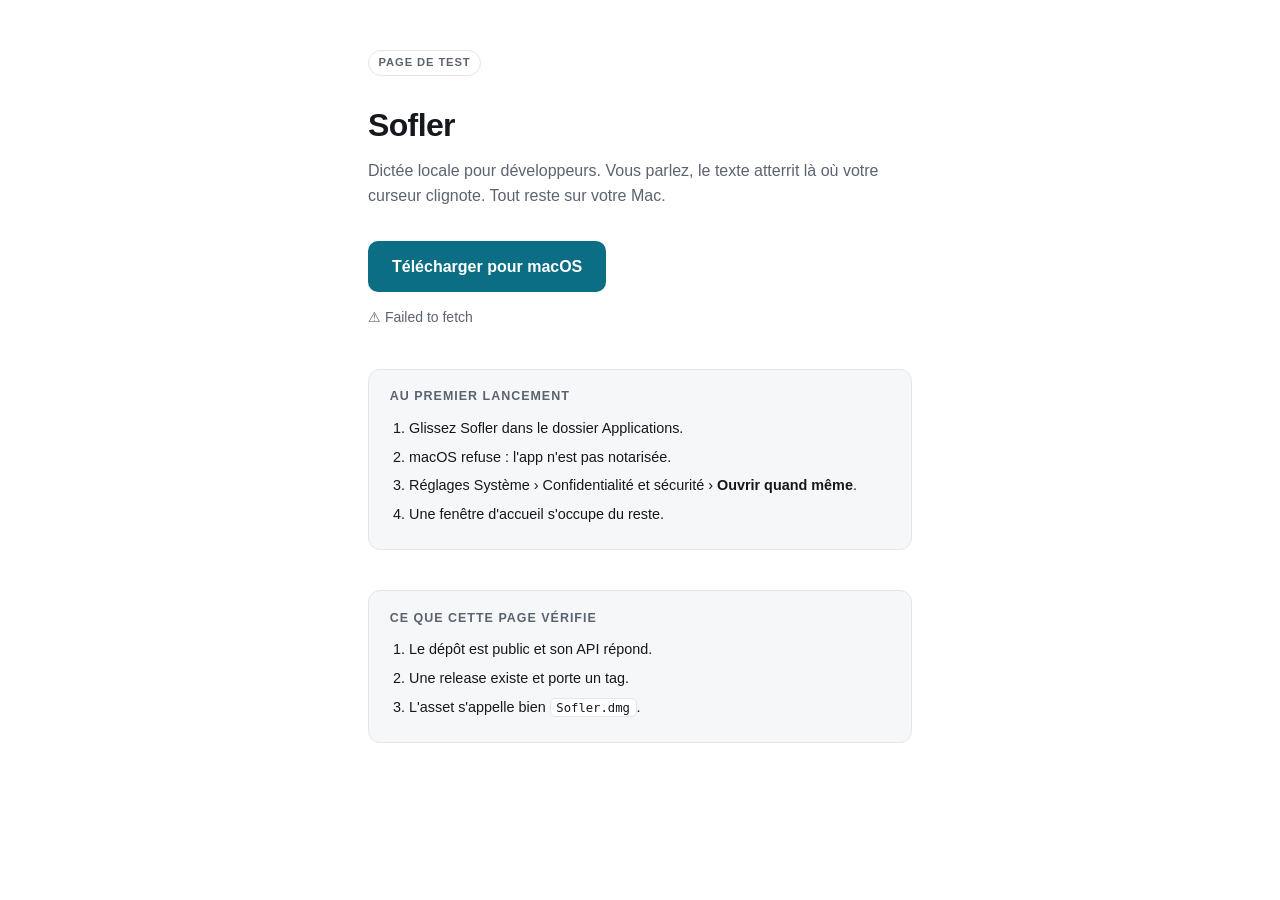
==== docs/download-test.html @ d84ab1b8 "Document installing, testing, and cutting a release The requirements listed the CrisperWhisper model" ====
<!DOCTYPE html>
<html lang="fr">
<head>
<meta charset="utf-8">
<meta name="viewport" content="width=device-width, initial-scale=1">
<title>Sofler — page de test du téléchargement</title>
<!--
  Page de vérification, pas la landing page.

  Elle sert à éprouver la chaîne complète une fois un tag poussé : la release
  existe-t-elle, l'asset s'appelle-t-il bien Sofler.dmg, le lien « latest »
  résout-il ? Elle interroge pour cela la même API que l'application, ce qui
  vérifie au passage que le dépôt est public — si l'API répond 404 ici, elle
  répondra 404 depuis l'app.

  S'ouvre par double-clic, aucun serveur nécessaire.
-->
<style>
  :root {
    color-scheme: light dark;
    --bg: #ffffff; --fg: #16181d; --muted: #5c6370;
    --card: #f5f7f9; --line: #e2e6ea; --accent: #0b6e85;
  }
  @media (prefers-color-scheme: dark) {
    :root {
      --bg: #14171a; --fg: #e8ecef; --muted: #97a0aa;
      --card: #1c2024; --line: #2a2f35; --accent: #5ad7e8;
    }
  }
  * { box-sizing: border-box; }
  body {
    margin: 0; padding: 3rem 1.25rem; background: var(--bg); color: var(--fg);
    font: 16px/1.6 -apple-system, BlinkMacSystemFont, "Segoe UI", sans-serif;
    display: flex; justify-content: center;
  }
  main { width: 100%; max-width: 34rem; }
  .badge {
    display: inline-block; font-size: .7rem; letter-spacing: .08em;
    text-transform: uppercase; font-weight: 700; color: var(--muted);
    border: 1px solid var(--line); border-radius: 99px; padding: .2rem .6rem;
    margin-bottom: 1.5rem;
  }
  h1 { font-size: 2rem; margin: 0 0 .4rem; letter-spacing: -.02em; }
  .tagline { color: var(--muted); margin: 0 0 2rem; }
  .btn {
    display: inline-block; background: var(--accent); color: #fff;
    text-decoration: none; font-weight: 600; padding: .8rem 1.5rem;
    border-radius: 10px;
  }
  @media (prefers-color-scheme: dark) { .btn { color: #06222b; } }
  .btn:hover { opacity: .9; }
  .status { margin-top: .9rem; font-size: .875rem; color: var(--muted); }
  .card {
    margin-top: 2.5rem; background: var(--card); border: 1px solid var(--line);
    border-radius: 12px; padding: 1.1rem 1.3rem;
  }
  .card h2 { font-size: .78rem; text-transform: uppercase; letter-spacing: .08em;
             color: var(--muted); margin: 0 0 .6rem; }
  ol { margin: 0; padding-left: 1.2rem; font-size: .9rem; }
  li { margin-bottom: .35rem; }
  code {
    font-family: ui-monospace, SFMono-Regular, Menlo, monospace; font-size: .85em;
    background: var(--card); border: 1px solid var(--line);
    border-radius: 5px; padding: .1rem .35rem;
  }
  .card code { background: var(--bg); }
</style>
</head>
<body>
<main>
  <span class="badge">Page de test</span>

  <h1>Sofler</h1>
  <p class="tagline">
    Dictée locale pour développeurs. Vous parlez, le texte atterrit là où votre
    curseur clignote. Tout reste sur votre Mac.
  </p>

  <a class="btn" id="download"
     href="https://github.com/mnaji42/sofler/releases/latest/download/Sofler.dmg">
    Télécharger pour macOS
  </a>
  <p class="status" id="status">Vérification de la dernière version…</p>

  <div class="card">
    <h2>Au premier lancement</h2>
    <ol>
      <li>Glissez Sofler dans le dossier Applications.</li>
      <li>macOS refuse : l'app n'est pas notarisée.</li>
      <li>Réglages Système › Confidentialité et sécurité › <b>Ouvrir quand même</b>.</li>
      <li>Une fenêtre d'accueil s'occupe du reste.</li>
    </ol>
  </div>

  <div class="card">
    <h2>Ce que cette page vérifie</h2>
    <ol>
      <li>Le dépôt est public et son API répond.</li>
      <li>Une release existe et porte un tag.</li>
      <li>L'asset s'appelle bien <code>Sofler.dmg</code>.</li>
    </ol>
  </div>
</main>

<script>
  // Même requête que celle de l'application, contre le même point d'entrée :
  // ce qui échoue ici échouera là-bas.
  fetch("https://api.github.com/repos/mnaji42/sofler/releases/latest")
    .then(function (r) {
      if (r.status === 404) throw new Error("aucune release publiée pour l'instant");
      if (!r.ok) throw new Error("GitHub a répondu " + r.status);
      return r.json();
    })
    .then(function (release) {
      var dmg = (release.assets || []).filter(function (a) {
        return a.name === "Sofler.dmg";
      })[0];
      var el = document.getElementById("status");
      if (!dmg) {
        el.textContent = "⚠ Release " + release.tag_name
          + " trouvée, mais aucun asset nommé Sofler.dmg — "
          + "le lien de téléchargement ne résoudra pas.";
        return;
      }
      el.textContent = "✓ " + release.tag_name + " · "
        + (dmg.size / 1048576).toFixed(1) + " Mo · "
        + dmg.download_count + " téléchargement(s)";
    })
    .catch(function (e) {
      document.getElementById("status").textContent = "⚠ " + e.message;
    });
</script>
</body>
</html>
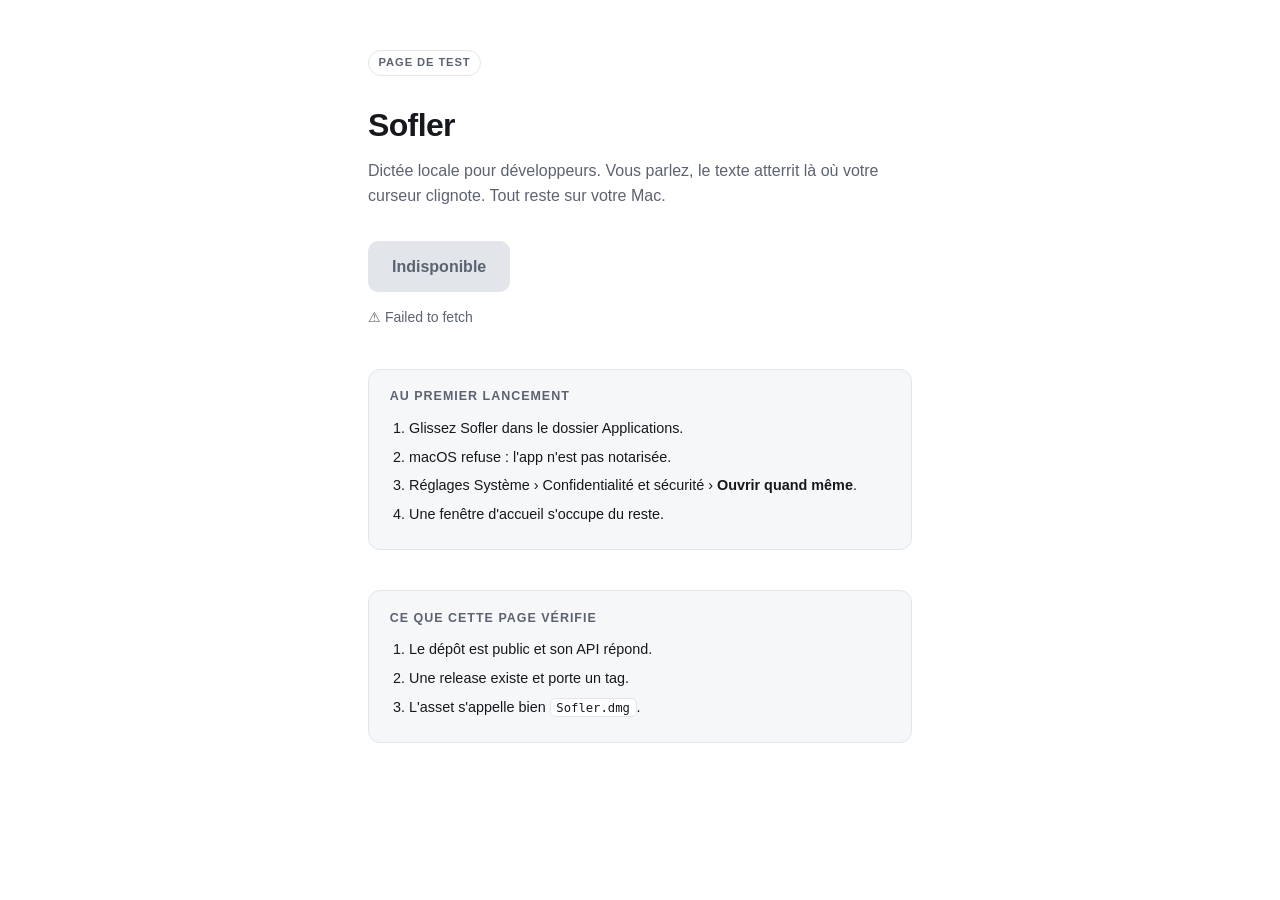
==== commit 9aea2859: "Never offer a download button that leads to a 404 The page already detected that no release existed," ====
--- a/docs/download-test.html
+++ b/docs/download-test.html
@@ -49,6 +49,13 @@
   }
   @media (prefers-color-scheme: dark) { .btn { color: #06222b; } }
   .btn:hover { opacity: .9; }
+  /* Tant que l'asset n'est pas confirmé, le bouton ne mène nulle part.
+     Un lien de téléchargement qui ouvre une page 404 est pire que pas de
+     bouton du tout : on croit que l'application est cassée. */
+  .btn[aria-disabled="true"] {
+    background: var(--line); color: var(--muted); cursor: not-allowed;
+    pointer-events: none;
+  }
   .status { margin-top: .9rem; font-size: .875rem; color: var(--muted); }
   .card {
     margin-top: 2.5rem; background: var(--card); border: 1px solid var(--line);
@@ -76,11 +83,10 @@
     curseur clignote. Tout reste sur votre Mac.
   </p>
 
-  <a class="btn" id="download"
-     href="https://github.com/mnaji42/sofler/releases/latest/download/Sofler.dmg">
-    Télécharger pour macOS
+  <a class="btn" id="download" aria-disabled="true" href="#">
+    Vérification…
   </a>
-  <p class="status" id="status">Vérification de la dernière version…</p>
+  <p class="status" id="status">Recherche de la dernière version publiée…</p>
 
   <div class="card">
     <h2>Au premier lancement</h2>
@@ -116,18 +122,30 @@
         return a.name === "Sofler.dmg";
       })[0];
       var el = document.getElementById("status");
+      var btn = document.getElementById("download");
       if (!dmg) {
         el.textContent = "⚠ Release " + release.tag_name
-          + " trouvée, mais aucun asset nommé Sofler.dmg — "
-          + "le lien de téléchargement ne résoudra pas.";
+          + " trouvée, mais aucun asset nommé Sofler.dmg.";
+        btn.textContent = "Indisponible";
         return;
       }
+      // On pointe sur l'URL réelle de l'asset plutôt que sur l'alias
+      // « latest » : c'est la même chose une fois la release publiée, mais
+      // celle-ci est confirmée existante par la réponse qu'on vient de lire.
+      //
+      // Le navigateur télécharge sans quitter la page : GitHub sert l'asset
+      // avec `content-disposition: attachment`. Les 404 qui font naviguer
+      // viennent d'une release absente, pas du lien.
+      btn.href = dmg.browser_download_url;
+      btn.setAttribute("aria-disabled", "false");
+      btn.textContent = "Télécharger pour macOS";
       el.textContent = "✓ " + release.tag_name + " · "
         + (dmg.size / 1048576).toFixed(1) + " Mo · "
         + dmg.download_count + " téléchargement(s)";
     })
     .catch(function (e) {
       document.getElementById("status").textContent = "⚠ " + e.message;
+      document.getElementById("download").textContent = "Indisponible";
     });
 </script>
 </body>
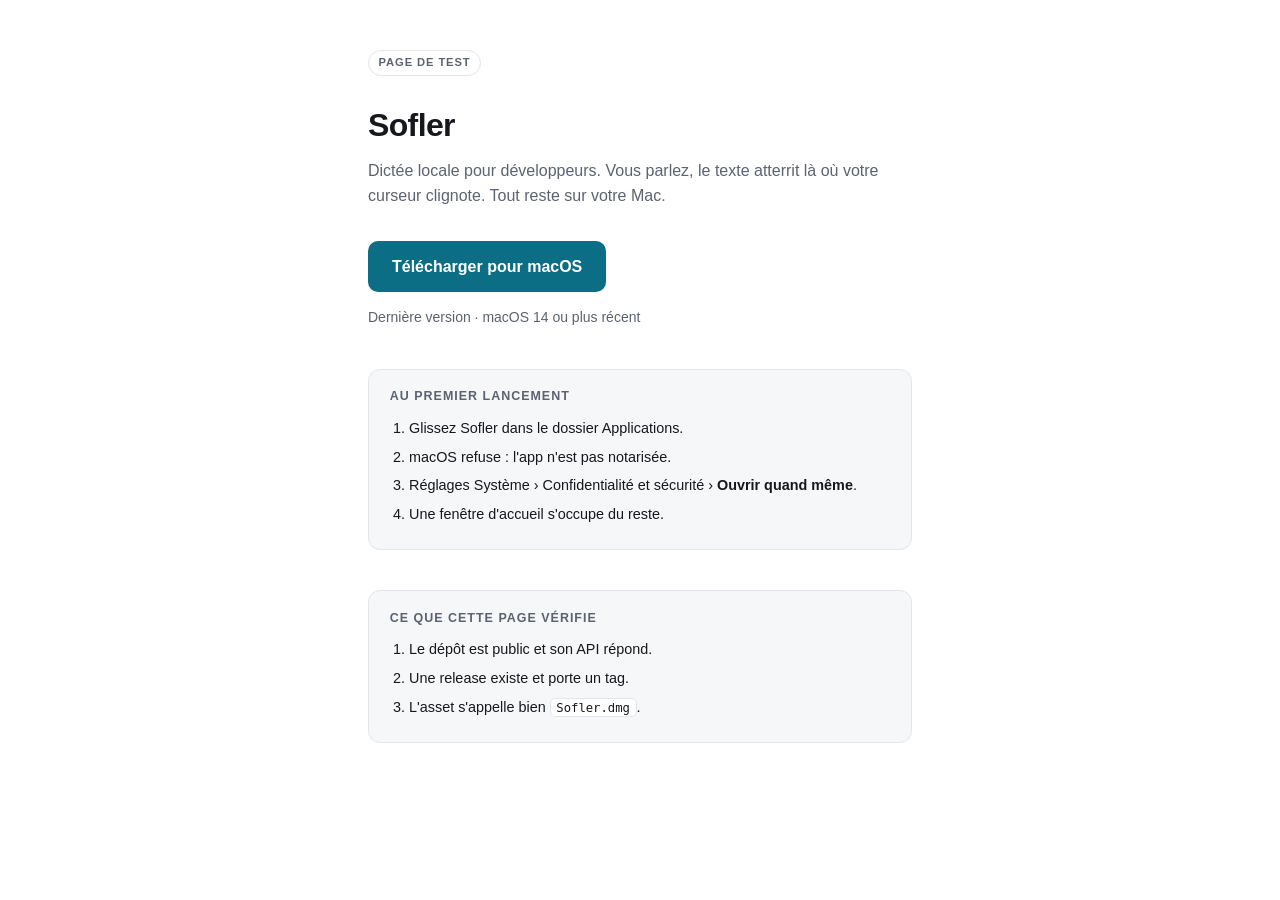
==== commit 165c9cb4: "Let the download button work without asking GitHub first The button started disabled and was only en" ====
--- a/docs/download-test.html
+++ b/docs/download-test.html
@@ -83,10 +83,13 @@
     curseur clignote. Tout reste sur votre Mac.
   </p>
 
-  <a class="btn" id="download" aria-disabled="true" href="#">
-    Vérification…
+  <!-- Actif d'emblée, sur l'URL stable : le bouton ne dépend d'aucune
+       requête. Voir le script en bas de page. -->
+  <a class="btn" id="download"
+     href="https://github.com/mnaji42/sofler/releases/latest/download/Sofler.dmg">
+    Télécharger pour macOS
   </a>
-  <p class="status" id="status">Recherche de la dernière version publiée…</p>
+  <p class="status" id="status">Dernière version · macOS 14 ou plus récent</p>
 
   <div class="card">
     <h2>Au premier lancement</h2>
@@ -109,43 +112,51 @@
 </main>
 
 <script>
-  // Même requête que celle de l'application, contre le même point d'entrée :
-  // ce qui échoue ici échouera là-bas.
-  fetch("https://api.github.com/repos/mnaji42/sofler/releases/latest")
+  // Le bouton fonctionne **avant** cette requête, et sans elle.
+  //
+  // Il était désactivé au chargement et n'était activé qu'en cas de réponse
+  // favorable de l'API GitHub. Résultat : la moindre défaillance de cette
+  // requête rendait l'application impossible à télécharger. Et cette API
+  // limite le débit **par adresse IP**, sans authentification — un réseau
+  // partagé, un bureau, un café suffisent à épuiser le quota pour tout le
+  // monde. La page affichait alors « Indisponible · GitHub a répondu 403 »
+  // pendant que le fichier, lui, était parfaitement téléchargeable.
+  //
+  // L'action principale ne dépend donc plus d'une requête secondaire.
+  // `releases/latest/download/Sofler.dmg` est une redirection permanente que
+  // GitHub sert sans passer par l'API : elle pointe toujours sur la dernière
+  // publication. Ce qui suit n'ajoute que du détail — version, poids, nombre
+  // de téléchargements — et son échec ne coûte plus que ce détail.
+  //
+  // On interroge *toutes* les releases, pas seulement la dernière : GitHub
+  // compte les téléchargements par asset, et chaque version a le sien. Publier
+  // une 0.1.4 remettait le compteur à zéro, comme si personne n'avait jamais
+  // rien pris. Or quelqu'un resté en 0.1.2 est bien un utilisateur.
+  fetch("https://api.github.com/repos/mnaji42/sofler/releases")
     .then(function (r) {
-      if (r.status === 404) throw new Error("aucune release publiée pour l'instant");
-      if (!r.ok) throw new Error("GitHub a répondu " + r.status);
+      if (!r.ok) throw new Error("indisponible");
       return r.json();
     })
-    .then(function (release) {
+    .then(function (releases) {
+      if (!releases.length) return;
+      var release = releases[0];
+      var downloads = releases.reduce(function (sum, rel) {
+        return sum + (rel.assets || []).reduce(function (s, a) {
+          return s + (a.download_count || 0);
+        }, 0);
+      }, 0);
       var dmg = (release.assets || []).filter(function (a) {
         return a.name === "Sofler.dmg";
       })[0];
-      var el = document.getElementById("status");
-      var btn = document.getElementById("download");
-      if (!dmg) {
-        el.textContent = "⚠ Release " + release.tag_name
-          + " trouvée, mais aucun asset nommé Sofler.dmg.";
-        btn.textContent = "Indisponible";
-        return;
-      }
-      // On pointe sur l'URL réelle de l'asset plutôt que sur l'alias
-      // « latest » : c'est la même chose une fois la release publiée, mais
-      // celle-ci est confirmée existante par la réponse qu'on vient de lire.
-      //
-      // Le navigateur télécharge sans quitter la page : GitHub sert l'asset
-      // avec `content-disposition: attachment`. Les 404 qui font naviguer
-      // viennent d'une release absente, pas du lien.
-      btn.href = dmg.browser_download_url;
-      btn.setAttribute("aria-disabled", "false");
-      btn.textContent = "Télécharger pour macOS";
-      el.textContent = "✓ " + release.tag_name + " · "
-        + (dmg.size / 1048576).toFixed(1) + " Mo · "
-        + dmg.download_count + " téléchargement(s)";
+      if (!dmg) return;
+      document.getElementById("status").textContent =
+        release.tag_name + " · " + (dmg.size / 1048576).toFixed(1) + " Mo · "
+        + downloads + " téléchargement(s) au total";
     })
-    .catch(function (e) {
-      document.getElementById("status").textContent = "⚠ " + e.message;
-      document.getElementById("download").textContent = "Indisponible";
+    .catch(function () {
+      // Silencieux, et c'est voulu : le téléchargement marche, seul son
+      // numéro de version manque. Afficher un avertissement ferait douter
+      // d'un bouton qui fonctionne.
     });
 </script>
 </body>
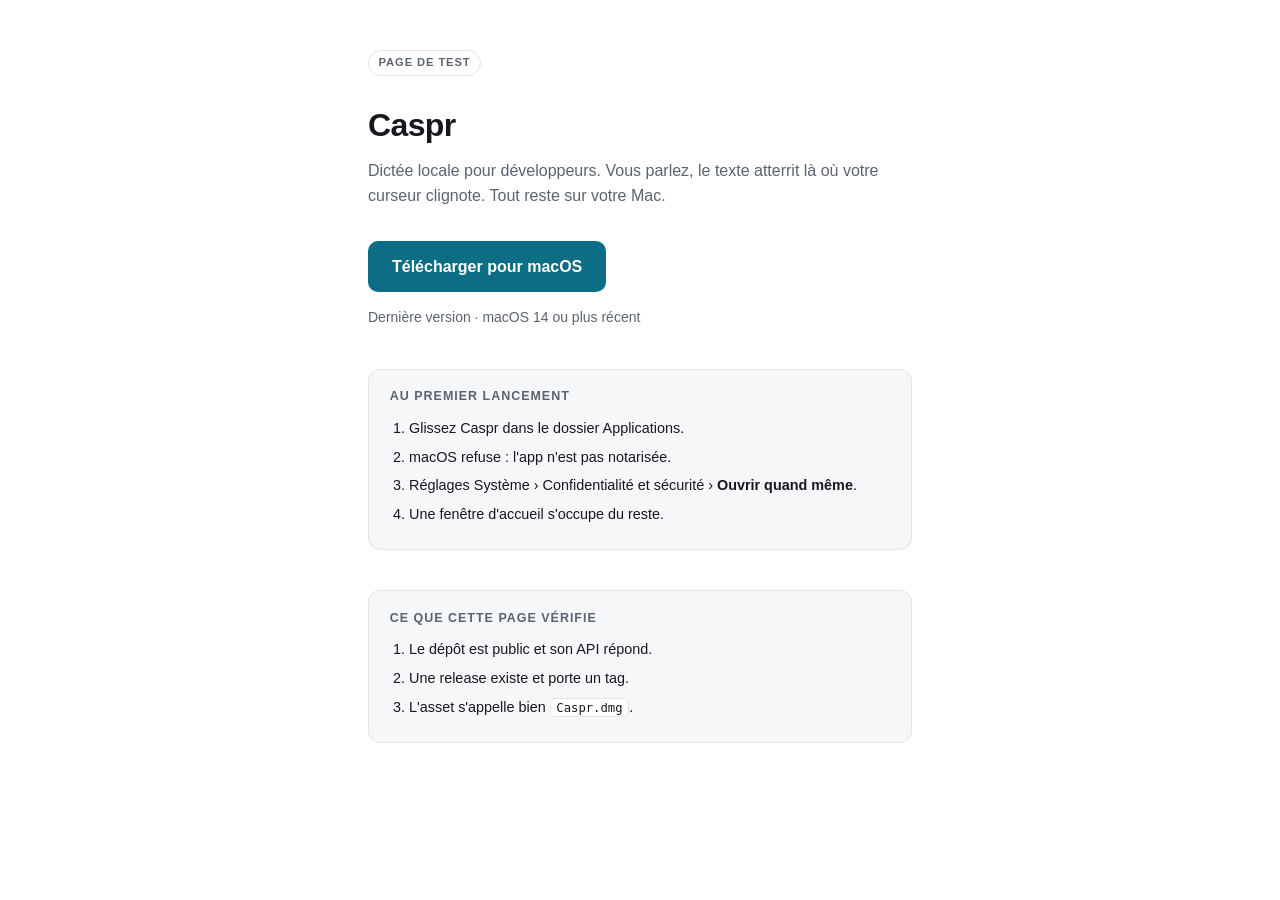
==== commit b1c1b164: "Sofler devient Caspr Renommage complet : identifiant du bundle, produit, cibles Swift, module Python" ====
--- a/docs/download-test.html
+++ b/docs/download-test.html
@@ -3,12 +3,12 @@
 <head>
 <meta charset="utf-8">
 <meta name="viewport" content="width=device-width, initial-scale=1">
-<title>Sofler — page de test du téléchargement</title>
+<title>Caspr — page de test du téléchargement</title>
 <!--
   Page de vérification, pas la landing page.
 
   Elle sert à éprouver la chaîne complète une fois un tag poussé : la release
-  existe-t-elle, l'asset s'appelle-t-il bien Sofler.dmg, le lien « latest »
+  existe-t-elle, l'asset s'appelle-t-il bien Caspr.dmg, le lien « latest »
   résout-il ? Elle interroge pour cela la même API que l'application, ce qui
   vérifie au passage que le dépôt est public — si l'API répond 404 ici, elle
   répondra 404 depuis l'app.
@@ -77,7 +77,7 @@
 <main>
   <span class="badge">Page de test</span>
 
-  <h1>Sofler</h1>
+  <h1>Caspr</h1>
   <p class="tagline">
     Dictée locale pour développeurs. Vous parlez, le texte atterrit là où votre
     curseur clignote. Tout reste sur votre Mac.
@@ -86,7 +86,7 @@
   <!-- Actif d'emblée, sur l'URL stable : le bouton ne dépend d'aucune
        requête. Voir le script en bas de page. -->
   <a class="btn" id="download"
-     href="https://github.com/mnaji42/sofler/releases/latest/download/Sofler.dmg">
+     href="https://github.com/mnaji42/caspr/releases/latest/download/Caspr.dmg">
     Télécharger pour macOS
   </a>
   <p class="status" id="status">Dernière version · macOS 14 ou plus récent</p>
@@ -94,7 +94,7 @@
   <div class="card">
     <h2>Au premier lancement</h2>
     <ol>
-      <li>Glissez Sofler dans le dossier Applications.</li>
+      <li>Glissez Caspr dans le dossier Applications.</li>
       <li>macOS refuse : l'app n'est pas notarisée.</li>
       <li>Réglages Système › Confidentialité et sécurité › <b>Ouvrir quand même</b>.</li>
       <li>Une fenêtre d'accueil s'occupe du reste.</li>
@@ -106,7 +106,7 @@
     <ol>
       <li>Le dépôt est public et son API répond.</li>
       <li>Une release existe et porte un tag.</li>
-      <li>L'asset s'appelle bien <code>Sofler.dmg</code>.</li>
+      <li>L'asset s'appelle bien <code>Caspr.dmg</code>.</li>
     </ol>
   </div>
 </main>
@@ -123,7 +123,7 @@
   // pendant que le fichier, lui, était parfaitement téléchargeable.
   //
   // L'action principale ne dépend donc plus d'une requête secondaire.
-  // `releases/latest/download/Sofler.dmg` est une redirection permanente que
+  // `releases/latest/download/Caspr.dmg` est une redirection permanente que
   // GitHub sert sans passer par l'API : elle pointe toujours sur la dernière
   // publication. Ce qui suit n'ajoute que du détail — version, poids, nombre
   // de téléchargements — et son échec ne coûte plus que ce détail.
@@ -132,7 +132,7 @@
   // compte les téléchargements par asset, et chaque version a le sien. Publier
   // une 0.1.4 remettait le compteur à zéro, comme si personne n'avait jamais
   // rien pris. Or quelqu'un resté en 0.1.2 est bien un utilisateur.
-  fetch("https://api.github.com/repos/mnaji42/sofler/releases")
+  fetch("https://api.github.com/repos/mnaji42/caspr/releases")
     .then(function (r) {
       if (!r.ok) throw new Error("indisponible");
       return r.json();
@@ -146,7 +146,7 @@
         }, 0);
       }, 0);
       var dmg = (release.assets || []).filter(function (a) {
-        return a.name === "Sofler.dmg";
+        return a.name === "Caspr.dmg";
       })[0];
       if (!dmg) return;
       document.getElementById("status").textContent =
